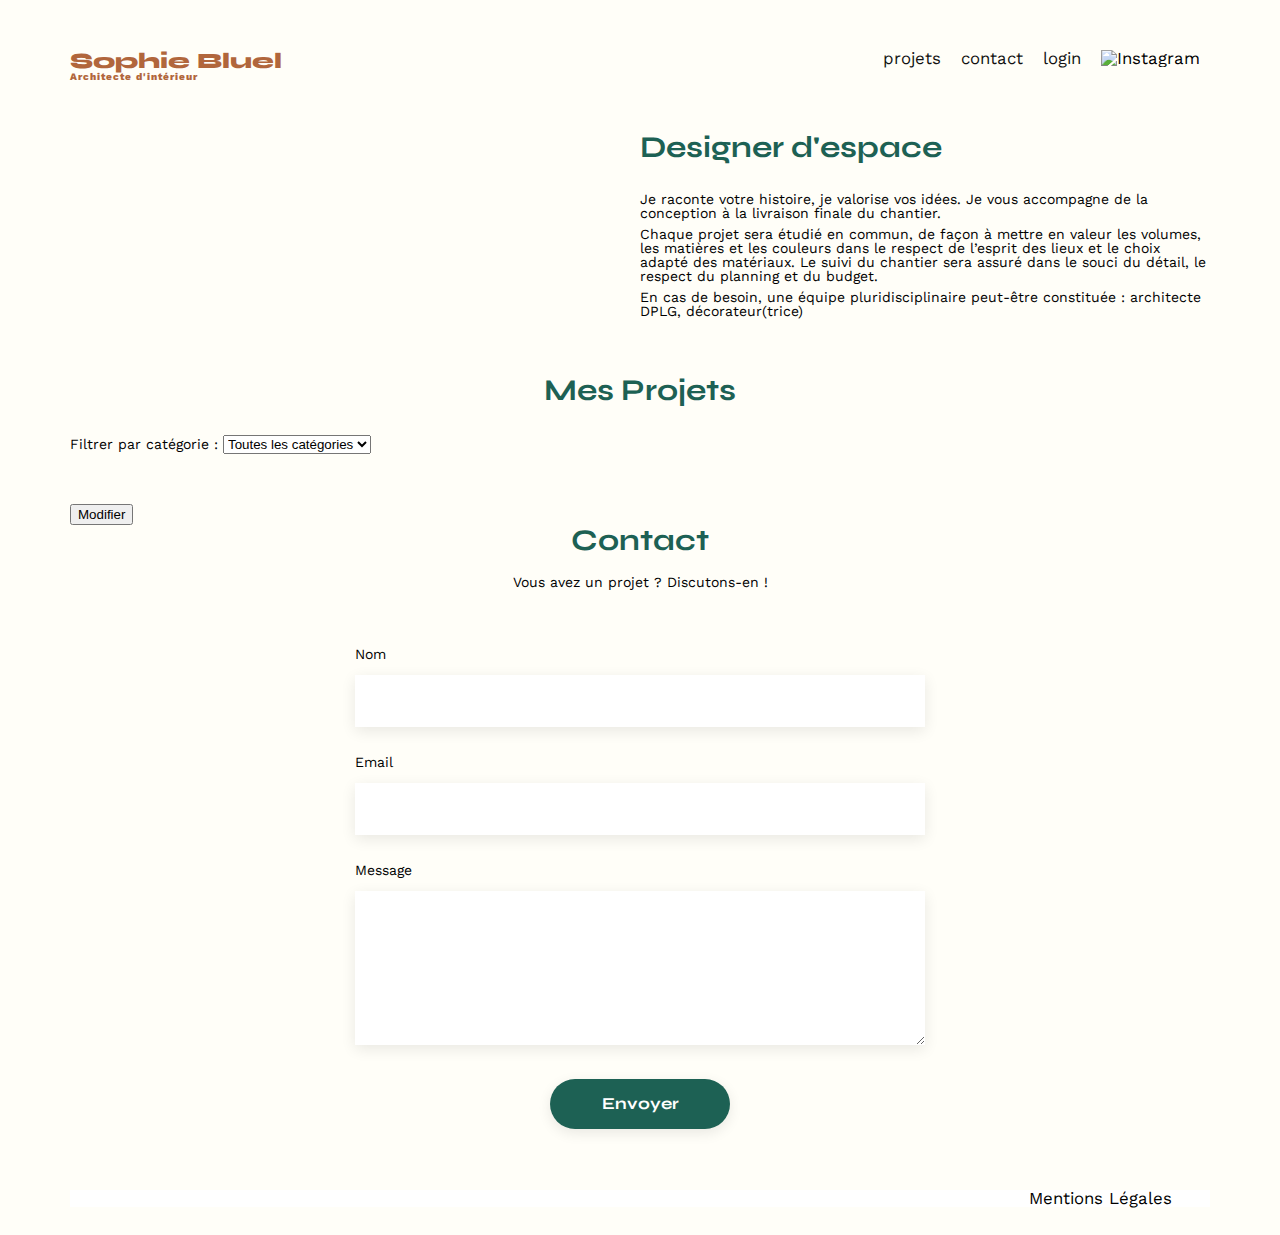
==== FrontEnd/index.html @ 5d867d0d "Premier commit" ====
<!DOCTYPE html>
<html lang="fr">
  <head>
    <meta charset="UTF-8" />
    <title>Sophie Bluel - Architecte d'intérieur</title>
    <meta name="viewport" content="width=device-width, initial-scale=1.0" />
    <link rel="preconnect" href="https://fonts.googleapis.com" />
    <link rel="preconnect" href="https://fonts.gstatic.com" crossorigin />
    <link
      href="https://fonts.googleapis.com/css2?family=Syne:wght@700;800&family=Work+Sans&display=swap"
      rel="stylesheet"
    />
    <meta name="description" content="" />
    <link rel="stylesheet" href="./assets/style.css" />
    <link rel="stylesheet" href="./assets/popup.css" />
    <script src="script.js" defer></script>
    <script src="popup.js" defer></script>
  </head>
  <body>
    <header>
      <h1>Sophie Bluel <span>Architecte d'intérieur</span></h1>
      <nav>
        <ul>
          <li><a href="">projets</a></li>
          <li><a href="#contact">contact</a></li>
          <li><a href="connexion.html">login</a></li>
          <li><img src="./assets/icons/instagram.png" alt="Instagram" /></li>
        </ul>
      </nav>
    </header>
    <main>
      <section id="introduction">
        <figure>
          <img src="./assets/images/sophie-bluel.png" alt="" />
        </figure>
        <article>
          <h2>Designer d'espace</h2>
          <p>
            Je raconte votre histoire, je valorise vos idées. Je vous accompagne
            de la conception à la livraison finale du chantier.
          </p>
          <p>
            Chaque projet sera étudié en commun, de façon à mettre en valeur les
            volumes, les matières et les couleurs dans le respect de l’esprit
            des lieux et le choix adapté des matériaux. Le suivi du chantier
            sera assuré dans le souci du détail, le respect du planning et du
            budget.
          </p>
          <p>
            En cas de besoin, une équipe pluridisciplinaire peut-être constituée
            : architecte DPLG, décorateur(trice)
          </p>
        </article>
      </section>
      <section id="portfolio">
        <h2>Mes Projets</h2>
        <label for="menu-categories">Filtrer par catégorie :</label>
        <select id="menu-categories">
          <option value="">Toutes les catégories</option>
        </select>
        <div class="gallery">
          <div id="galerie"></div>
          <!--------------------------------------------------->
        </div>
      </section>
      <button id="galleryCustom" class="galleryCustomizing">Modifier</button>
      <section id="contact">
        <h2>Contact</h2>
        <p>Vous avez un projet ? Discutons-en !</p>
        <form action="#" method="post">
          <label for="name">Nom</label>
          <input type="text" name="name" id="name" />
          <label for="email">Email</label>
          <input type="email" name="email" id="email" />
          <label for="message">Message</label>
          <textarea name="message" id="message" cols="30" rows="10"></textarea>
          <input type="submit" value="Envoyer" />
        </form>
      </section>
    </main>

    <footer>
      <nav>
        <ul>
          <li>Mentions Légales</li>
        </ul>
      </nav>
    </footer>

    <div class="popupBackground" id="popBackground">
      <div class="popup">
        <!-- 🖼️ Première vue : Galerie -->
        <div class="modalGallery" id="modalGallery">
          <h3>Galerie photo</h3>
          <div id="imageGallery" class="image_Gallery"></div>
          <hr class="fine-line" />
          <div class="addImage">
            <button id="modalButton" class="modal_Button">
              Ajoutez une photo
            </button>
          </div>
        </div>

        <!-- ➕ Deuxième vue : Formulaire d'ajout -->
        <div id="modalAddImage" class="popup" style="display: none">
          <button id="backButton">⬅ Précédent</button>
          <div class="conteneurAjoutImage">
            <h3>Ajout photo</h3>
            <div class="uploadSection">
              <img class="uploadImage" src="assets/images/Rectangle 21.png" />
              <label for="imageUpload" class="custom-file-upload">
                + Ajouter photo
              </label>
              <input type="file" id="imageUpload" accept="image/*" />
            </div>
            <div class="contentImage">
              <div class="titreImage">
                <p>Titre</p>
                <input
                  type="text"
                  id="imageTitle"
                  placeholder="Titre de l’image"
                />
              </div>
              <div class="categorieImage">
                <p>Catégorie</p>
                <select id="imageCategory">
                  <option value="">Sélectionner une catégorie</option>
                  <option value="cat1">Catégorie 1</option>
                  <option value="cat2">Catégorie 2</option>
                </select>
              </div>
              <button id="submitImage">Valider</button>
            </div>
          </div>
        </div>
      </div>
    </div>
  </body>
</html>
---- FrontEnd/assets/style.css ----
/* http://meyerweb.com/eric/tools/css/reset/
   v2.0 | 20110126
   License: none (public domain)
*/

html, body, div, span, applet, object, iframe,
h1, h2, h3, h4, h5, h6, p, blockquote, pre,
a, abbr, acronym, address, big, cite, code,
del, dfn, em, img, ins, kbd, q, s, samp,
small, strike, strong, sub, sup, tt, var,
b, u, i, center,
dl, dt, dd, ol, ul, li,
fieldset, form, label, legend,
table, caption, tbody, tfoot, thead, tr, th, td,
article, aside, canvas, details, embed,
figure, figcaption, footer, header, hgroup,
menu, nav, output, ruby, section, summary,
time, mark, audio, video {
	margin: 0;
	padding: 0;
	border: 0;
	font-size: 100%;
	font: inherit;
	vertical-align: baseline;
}

a {
	text-decoration: none;
	color: #111111;
}

/* HTML5 display-role reset for older browsers */
article, aside, details, figcaption, figure,
footer, header, hgroup, menu, nav, section {
	display: block;
}
body {
	line-height: 1;
	background-color: #FFFEF8;
}
ol, ul {
	list-style: none;
}
blockquote, q {
	quotes: none;
}
blockquote:before, blockquote:after,
q:before, q:after {
	content: '';
	content: none;
}
table {
	border-collapse: collapse;
	border-spacing: 0;
}
/** end reset css**/
body {
	max-width: 1140px;
	margin:auto;
	font-family: 'Work Sans' ;
	font-size: 14px;
}
header {
	display: flex;
	justify-content: space-between;
	margin: 50px 0
}
section {
	margin: 50px 0
}

h1{
	display: flex;
	flex-direction: column;
	font-family: 'Syne';
	font-size: 22px;
	font-weight: 800;
	color: #B1663C
}

h1 > span {
	font-family: 'Work Sans';
	font-size:10px;
	letter-spacing: 0.1em;
;
}

h2{
	font-family: 'Syne';
	font-weight: 700;
	font-size: 30px;
	color: #1D6154
}
nav ul {
	display: flex;
	align-items: center;
	list-style-type: none;

}
nav li {
	padding: 0 10px;
	font-size: 1.2em;
}

li:hover {
	color: #B1663C;
}
#introduction {
	display: flex;
	align-items: center;
}
#introduction figure {
	flex: 1
}
#introduction img {
	display: block;
	margin: auto;
	width: 80%;
}

#introduction article {
	flex: 1
}
#introduction h2 {
	margin-bottom: 1em;
}

#introduction p {
	margin-bottom: 0.5em;
}
#portfolio h2 {
	text-align: center;
	margin-bottom: 1em;
}
.gallery {
	width: 100%;
	display: grid;
	grid-template-columns: 1fr 1fr 1fr;
	grid-column-gap: 20px;
	grid-row-gap: 20px;
}

.gallery img {
	width: 100%;

}
#contact {
	width: 50%;
margin: auto;
}
#contact > * {
	text-align: center;

}
#contact h2{
	margin-bottom: 20px;
}
#contact form {
	text-align: left;
	margin-top:30px;
	display: flex;
	flex-direction: column;
}

#contact input {
	height: 50px;
	font-size: 1.2em;
	border: none;
	box-shadow: 0px 4px 14px rgba(0, 0, 0, 0.09);
}
#contact label {
	margin: 2em 0 1em 0;
}
#contact textarea {
	border: none;
	box-shadow: 0px 4px 14px rgba(0, 0, 0, 0.09);
}

input[type="submit"]{
	font-family: 'Syne';
	font-weight: 700;
	color: white;
	background-color: #1D6154;
	margin : 2em auto ;
	width: 180px;
	text-align: center;
	border-radius: 60px ;
}

footer {
    background-color: white;
}

footer nav ul {
	display: flex;
	justify-content: flex-end;
	margin: 2em
}

.image_Gallery img.delete {
	width: 30px;
    position: absolute;
    margin-left: -30px;
}
---- FrontEnd/assets/popup.css ----
.popupBackground {
    display: none;
    position: fixed;
    top: 0;
    left: 0;
    height: 100%;
    width: 100%;
    background-color: rgba(58, 58, 58, 0.5);
    justify-content: center;
    align-items: center;
    z-index: 1000;
}

.popupBackground.active {
    display: flex;
}

.popup {
    position: relative;
    width: 40%;
    height: 90vh;
    padding: 20px;
    background-color: white;
    border-radius: 10px;
    overflow-y: auto;
}

.modalGallery {
    margin: 60px 100px 60px 100px;
    height: auto;
    
}

.image_Gallery {
    display: grid;
    grid-template-columns: repeat(auto-fit, minmax(100px, 1fr));
    gap: 5px; 
    justify-content: center;
    margin-bottom: 90px;
}


.image_Gallery figure {
    margin: 0;
    text-align: center;
    width: 95%;
    margin: 0 auto;
    
}

.image_Gallery img {
    width: 100%;
    height: auto;
    
}

.image_Gallery figcaption {
    margin-top: 5px;
    font-size: 14px;
    color: #333;
}

.fine-line {
    border-top: 1px solid #000;
    margin: 10px 0;
    width: 100%;
}

.modal_Button {
    margin-top: 50px;
    width: 55%;
    height: 45px;
    background-color: #1D6154;
    text-decoration: none;
    border-radius: 30px;
    border: none;
    color: white;
    font-size: 18px;
    font-family: 'Syne';
    
}

.modalGallery h3 {
    text-align: center;
    font-size: 34px;
    margin-bottom: 80px;
    font-weight: 500;
}

.addImage { 
    display: flex;
    justify-content: center;
}


/*-------------------2 ème vue modale--------------------------*/
.hidden {
    display: none;
  }

  #modalAddImage{
width: auto;
height: 90%;


  }

  #modalAddImage h3 {
    text-align: center;
    font-size: 34px;
    margin-bottom: 80px;
    font-weight: 500;
}

.uploadSection {
    display: flex;
    flex-direction: column;


}

.contentImage {
    width: 100%;
    height: 40%;
    display: flex;
    flex-direction: column;
    justify-content: space-between;
    margin-top: 20px;
}

.conteneurAjoutImage {
    height: 90%;
    margin: 10px 100px 10px 100px;
}

.uploadImage {
position: relative;
}


#imageTitle {
    width: 100%;
}

#imageCategory {
    width: 100%;
}

input[type="file"] {
    display: none; /* Cache l'input natif */
  }
  
  .custom-file-upload {
    padding: 10px 20px;
    background-color: #3498db;
    color: white;
    font-size: 16px;
    font-weight: bold;
    border-radius: 30px;
    cursor: pointer;
    text-align: center;
    position:absolute;
    margin-top: 120px;
    margin-left: 180px;
    
  }
  
  .custom-file-upload:hover {
    background-color: #2980b9;
  }
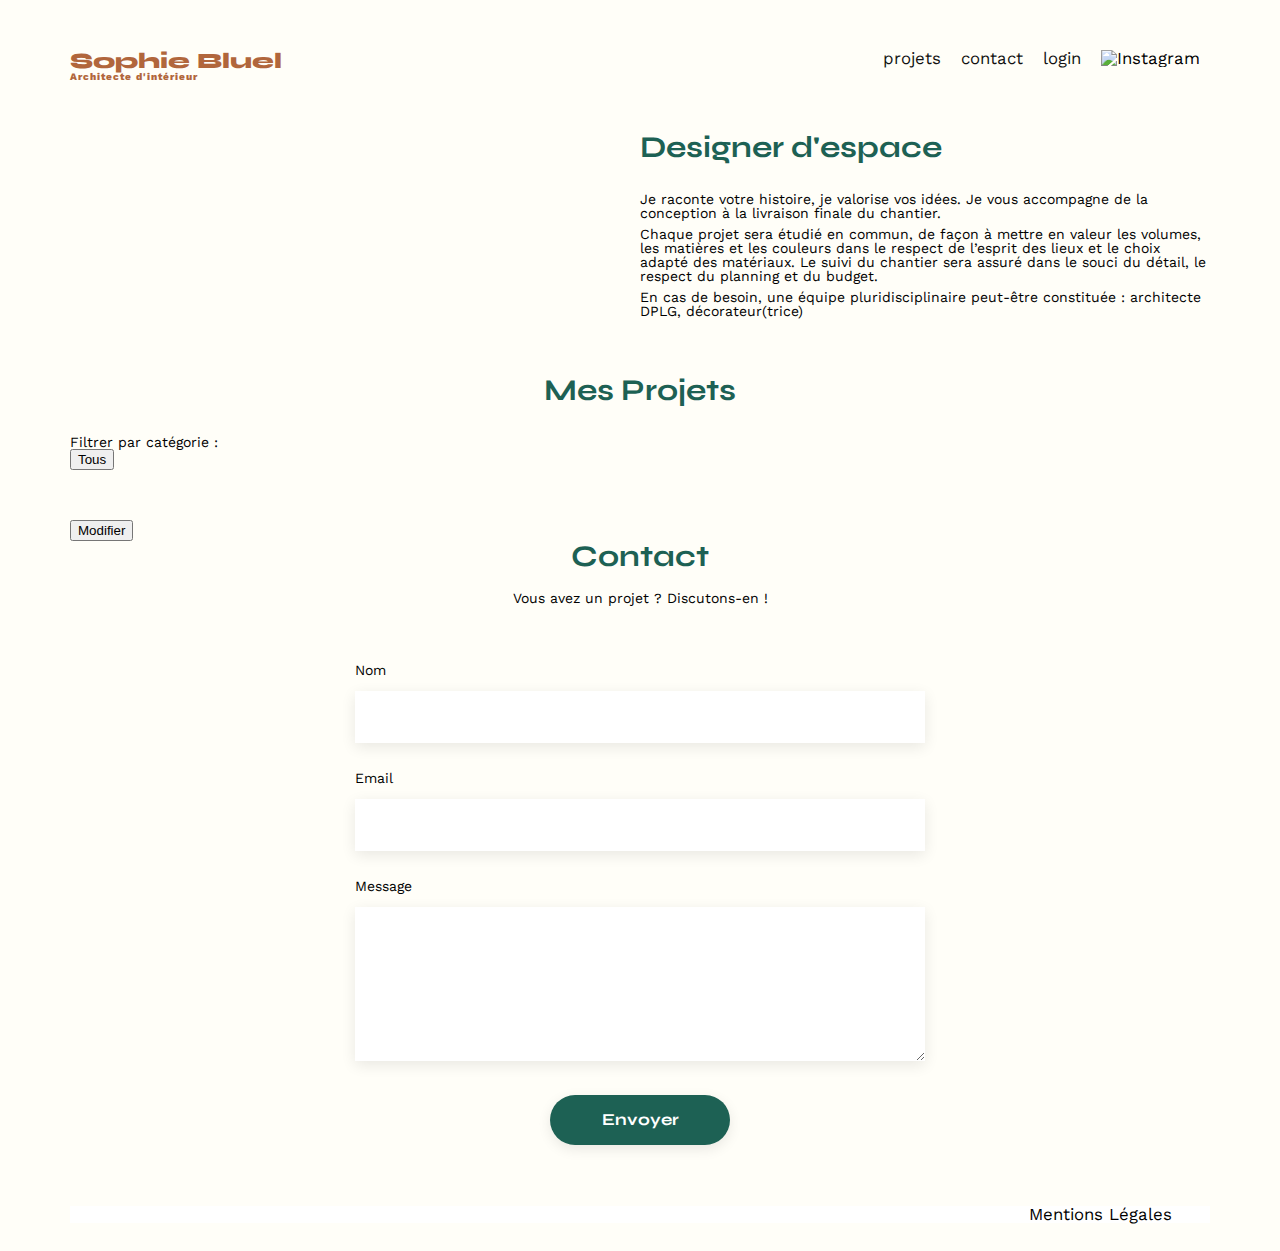
==== commit e298e3ee: "boutons pour les filtres" ====
--- a/FrontEnd/index.html
+++ b/FrontEnd/index.html
@@ -55,9 +55,10 @@
       <section id="portfolio">
         <h2>Mes Projets</h2>
         <label for="menu-categories">Filtrer par catégorie :</label>
-        <select id="menu-categories">
-          <option value="">Toutes les catégories</option>
-        </select>
+
+        <div id="categories-buttons">
+          <button class="category-btn" data-category="">Tous</button>
+        </div>
         <div class="gallery">
           <div id="galerie"></div>
           <!--------------------------------------------------->
@@ -102,38 +103,65 @@
         </div>
 
         <!-- ➕ Deuxième vue : Formulaire d'ajout -->
-        <div id="modalAddImage" class="popup" style="display: none">
-          <button id="backButton">⬅ Précédent</button>
-          <div class="conteneurAjoutImage">
-            <h3>Ajout photo</h3>
-            <div class="uploadSection">
-              <img class="uploadImage" src="assets/images/Rectangle 21.png" />
-              <label for="imageUpload" class="custom-file-upload">
-                + Ajouter photo
-              </label>
-              <input type="file" id="imageUpload" accept="image/*" />
-            </div>
-            <div class="contentImage">
-              <div class="titreImage">
-                <p>Titre</p>
+        <form
+          id="formulaireAjoutProjet"
+          method="post"
+          enctype="multipart/form-data"
+        >
+          <div id="modalAddImage" class="popup" style="display: none">
+            <button id="backButton">
+              <svg
+                xmlns="http://www.w3.org/2000/svg"
+                width="40"
+                height="40"
+                fill="none"
+                stroke="currentColor"
+                stroke-width="2"
+                stroke-linecap="round"
+                viewBox="0 0 24 24"
+                class="feather feather-arrow-left"
+              >
+                <path d="M19 12H5"></path>
+                <path d="M12 19l-7-7 7-7"></path>
+              </svg>
+            </button>
+            <div class="conteneurAjoutImage">
+              <h3>Ajout photo</h3>
+              <div class="uploadSection">
+                <img
+                  id="downloadPicture"
+                  class="uploadImage"
+                  src="assets/images/Rectangle 21.png"
+                />
+                <label for="imageUpload" class="custom-file-upload">
+                  + Ajouter photo
+                </label>
                 <input
-                  type="text"
-                  id="imageTitle"
-                  placeholder="Titre de l’image"
+                  type="file"
+                  id="imageUpload"
+                  accept="image/*"
+                  name="imageUrl"
                 />
               </div>
-              <div class="categorieImage">
-                <p>Catégorie</p>
-                <select id="imageCategory">
-                  <option value="">Sélectionner une catégorie</option>
-                  <option value="cat1">Catégorie 1</option>
-                  <option value="cat2">Catégorie 2</option>
-                </select>
+              <div class="contentImage">
+                <div class="titreImage">
+                  <p>Titre</p>
+                  <input type="text" id="imageTitle" name="title" />
+                </div>
+                <div class="categorieImage">
+                  <p>Catégorie</p>
+                  <select id="imageCategory" name="categoryId">
+                    <option value=""></option>
+                  </select>
+                </div>
+                <hr class="fine-line" />
+                <div class="boutonDeValidation">
+                  <button id="submitImage">Valider</button>
+                </div>
               </div>
-              <button id="submitImage">Valider</button>
             </div>
           </div>
-        </div>
+        </form>
       </div>
     </div>
   </body>
--- a/FrontEnd/assets/popup.css
+++ b/FrontEnd/assets/popup.css
@@ -98,9 +98,13 @@
     display: none;
   }
 
+  #backButton {
+    border: none;
+  }
+
   #modalAddImage{
 width: auto;
-height: 90%;
+height: 95%;
 
 
   }
@@ -129,17 +133,24 @@
 }
 
 .conteneurAjoutImage {
-    height: 90%;
-    margin: 10px 100px 10px 100px;
+    height: 80%;
+    margin: 50px 100px 10px 100px;
+
 }
 
 .uploadImage {
 position: relative;
 }
 
-
+.titreImage {
+    margin-top: 20px;
+}
 #imageTitle {
     width: 100%;
+}
+
+.categorieImage {
+    margin-top: 20px;
 }
 
 #imageCategory {
@@ -168,4 +179,54 @@
   .custom-file-upload:hover {
     background-color: #2980b9;
   }
-  +  
+  .contentImage input {
+    height: 50px;
+    border: none;
+    box-shadow: -10px 10px 25px rgba(0, 0, 0, 0.2); 
+  }
+
+
+  .boutonDeValidation {
+    display: flex; 
+    justify-content: center; 
+    align-items: center; 
+    margin-top: 50px; 
+  }
+
+#submitImage {
+    width: 55%; 
+    height: 45px; 
+    background-color: #1D6154; 
+    text-decoration: none;
+    border-radius: 30px; 
+    border: none;
+    color: white; 
+    font-size: 18px;
+    font-family: 'Syne'; 
+    cursor: pointer;
+  }
+  
+  #submitImage:hover {
+    background-color: #155e4d; 
+  }
+
+  #imageCategory {
+    width: 100%;  
+    height: 50px;
+    border: none;
+    box-shadow: -10px 10px 25px rgba(0, 0, 0, 0.2); 
+    font-size: 18px;  
+    padding: 10px 20px;  
+    background-color: #fff;  
+    
+  }
+  
+  #imageCategory option {
+    font-family: 'Syne';
+    font-size: 18px;
+  }
+
+  .contentImage hr {
+    margin-top: 80px;
+  }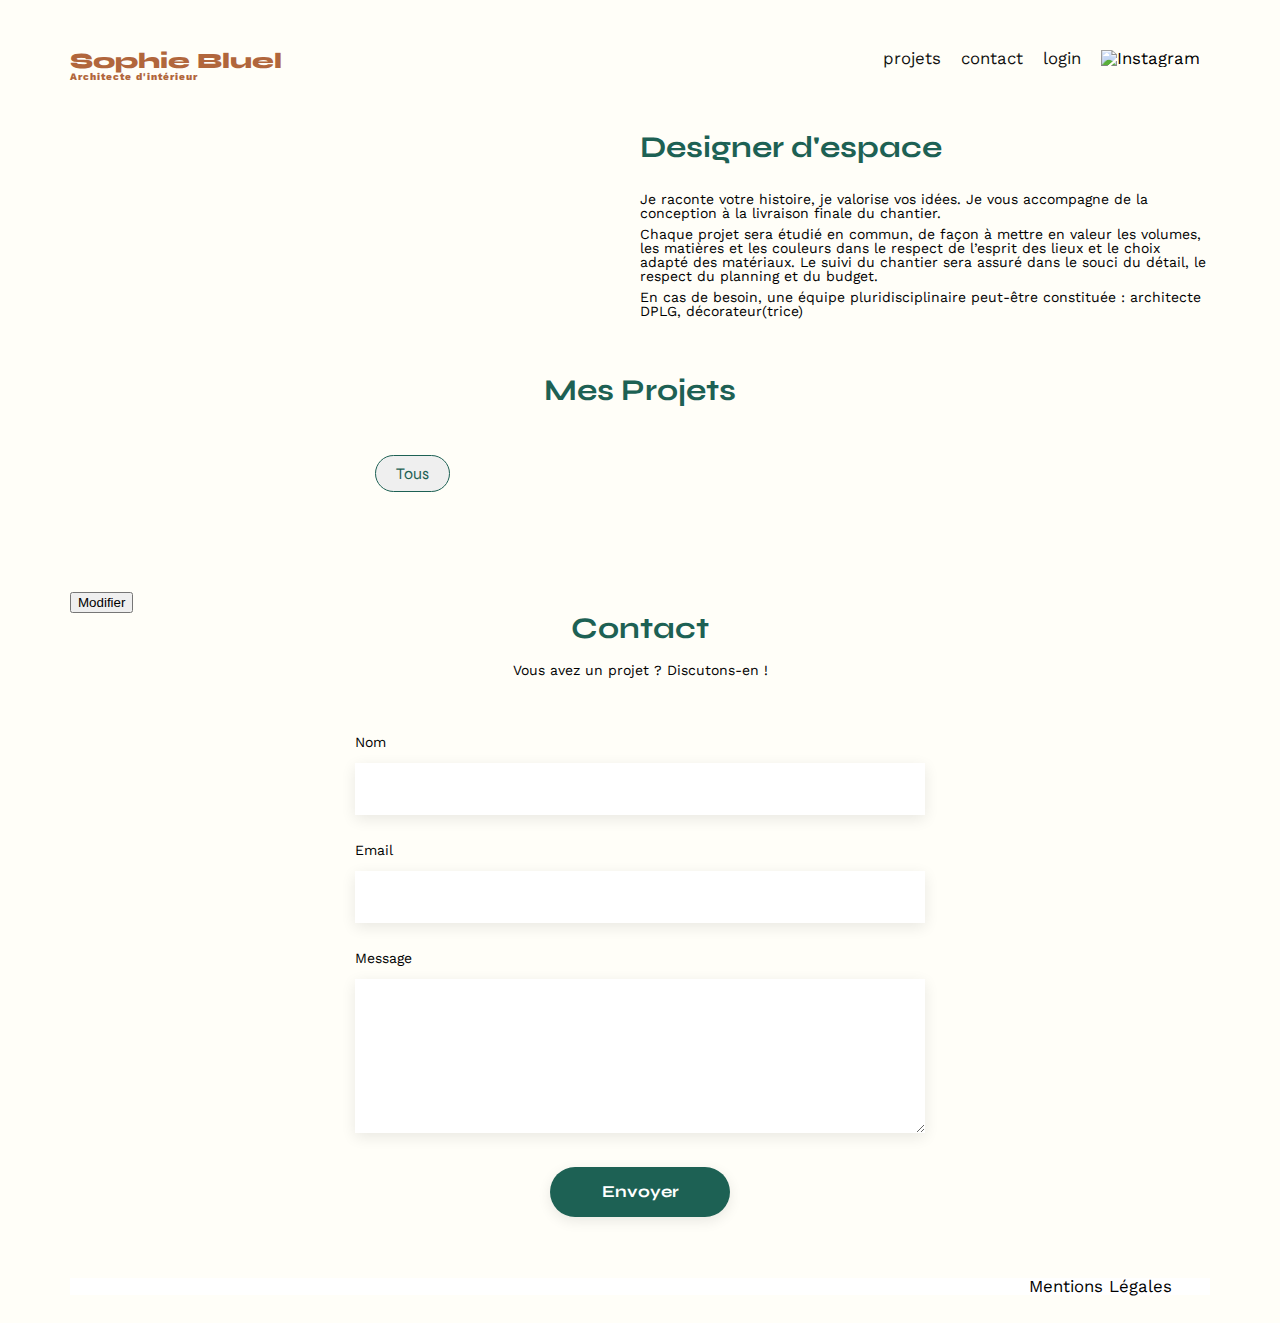
==== commit 33a9b241: "style des boutons" ====
--- a/FrontEnd/index.html
+++ b/FrontEnd/index.html
@@ -54,7 +54,7 @@
       </section>
       <section id="portfolio">
         <h2>Mes Projets</h2>
-        <label for="menu-categories">Filtrer par catégorie :</label>
+        <label for="menu-categories"></label>
 
         <div id="categories-buttons">
           <button class="category-btn" data-category="">Tous</button>
--- a/FrontEnd/assets/style.css
+++ b/FrontEnd/assets/style.css
@@ -202,3 +202,33 @@
     position: absolute;
     margin-left: -30px;
 }
+
+#categories-buttons {
+	display: flex;
+	width: 50%;
+	margin: auto;
+	margin-bottom: 50px;
+	margin-top: 50px;
+}
+.category-btn {
+    padding: 0 20px;
+    height: 37px;
+	margin-left: 20px;
+    text-decoration: none;
+    border-radius: 30px;
+    border: 1px solid #1D6154;
+    color: #1D6154;
+    font-size: 16px;
+    font-family: 'Syne';
+    cursor: pointer;
+    display: inline-block;
+    text-align: center;
+    white-space: nowrap;
+    transition: background-color 0.3s, color 0.3s; /* Ajoute une transition douce */
+}
+
+.category-btn:hover {
+    background-color: #1D6154;
+    color: white;
+}
+
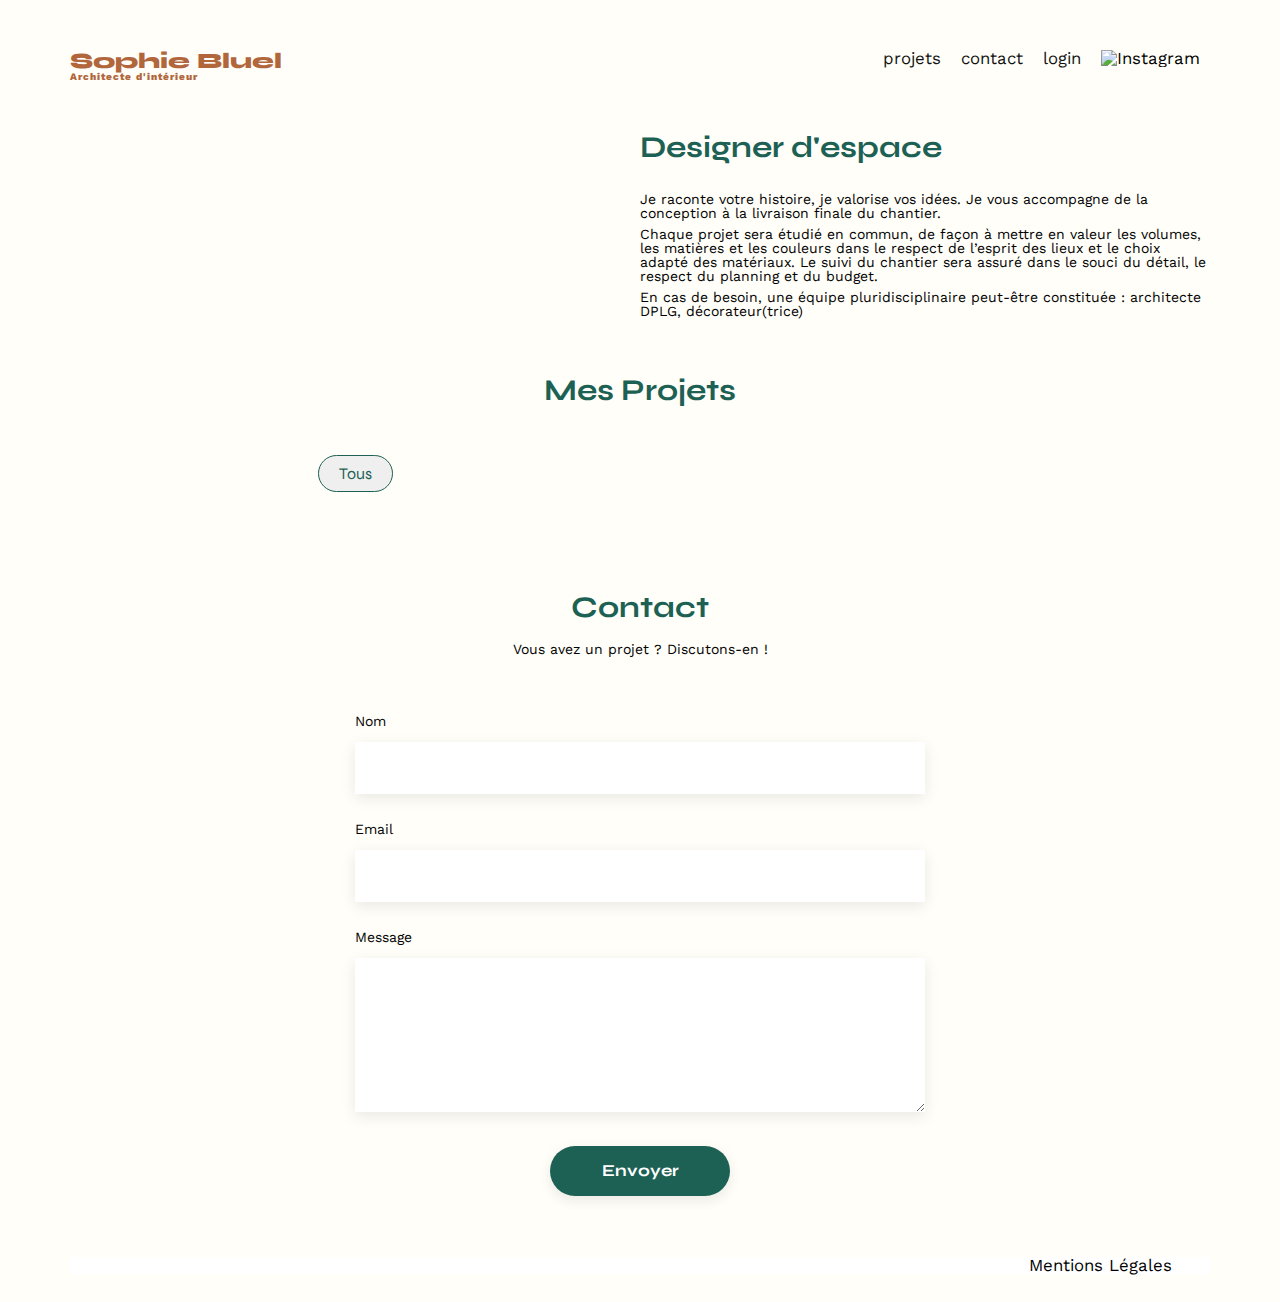
==== commit 837354d7: "cacher les boutons lors de la connexion" ====
--- a/FrontEnd/index.html
+++ b/FrontEnd/index.html
@@ -54,6 +54,7 @@
       </section>
       <section id="portfolio">
         <h2>Mes Projets</h2>
+        <button id="galleryCustom" class="galleryCustomizing">Modifier</button>
         <label for="menu-categories"></label>
 
         <div id="categories-buttons">
@@ -64,7 +65,7 @@
           <!--------------------------------------------------->
         </div>
       </section>
-      <button id="galleryCustom" class="galleryCustomizing">Modifier</button>
+
       <section id="contact">
         <h2>Contact</h2>
         <p>Vous avez un projet ? Discutons-en !</p>
--- a/FrontEnd/assets/style.css
+++ b/FrontEnd/assets/style.css
@@ -205,7 +205,7 @@
 
 #categories-buttons {
 	display: flex;
-	width: 50%;
+	width: 60%;
 	margin: auto;
 	margin-bottom: 50px;
 	margin-top: 50px;
@@ -232,3 +232,6 @@
     color: white;
 }
 
+#galleryCustom {
+	display: none;
+  }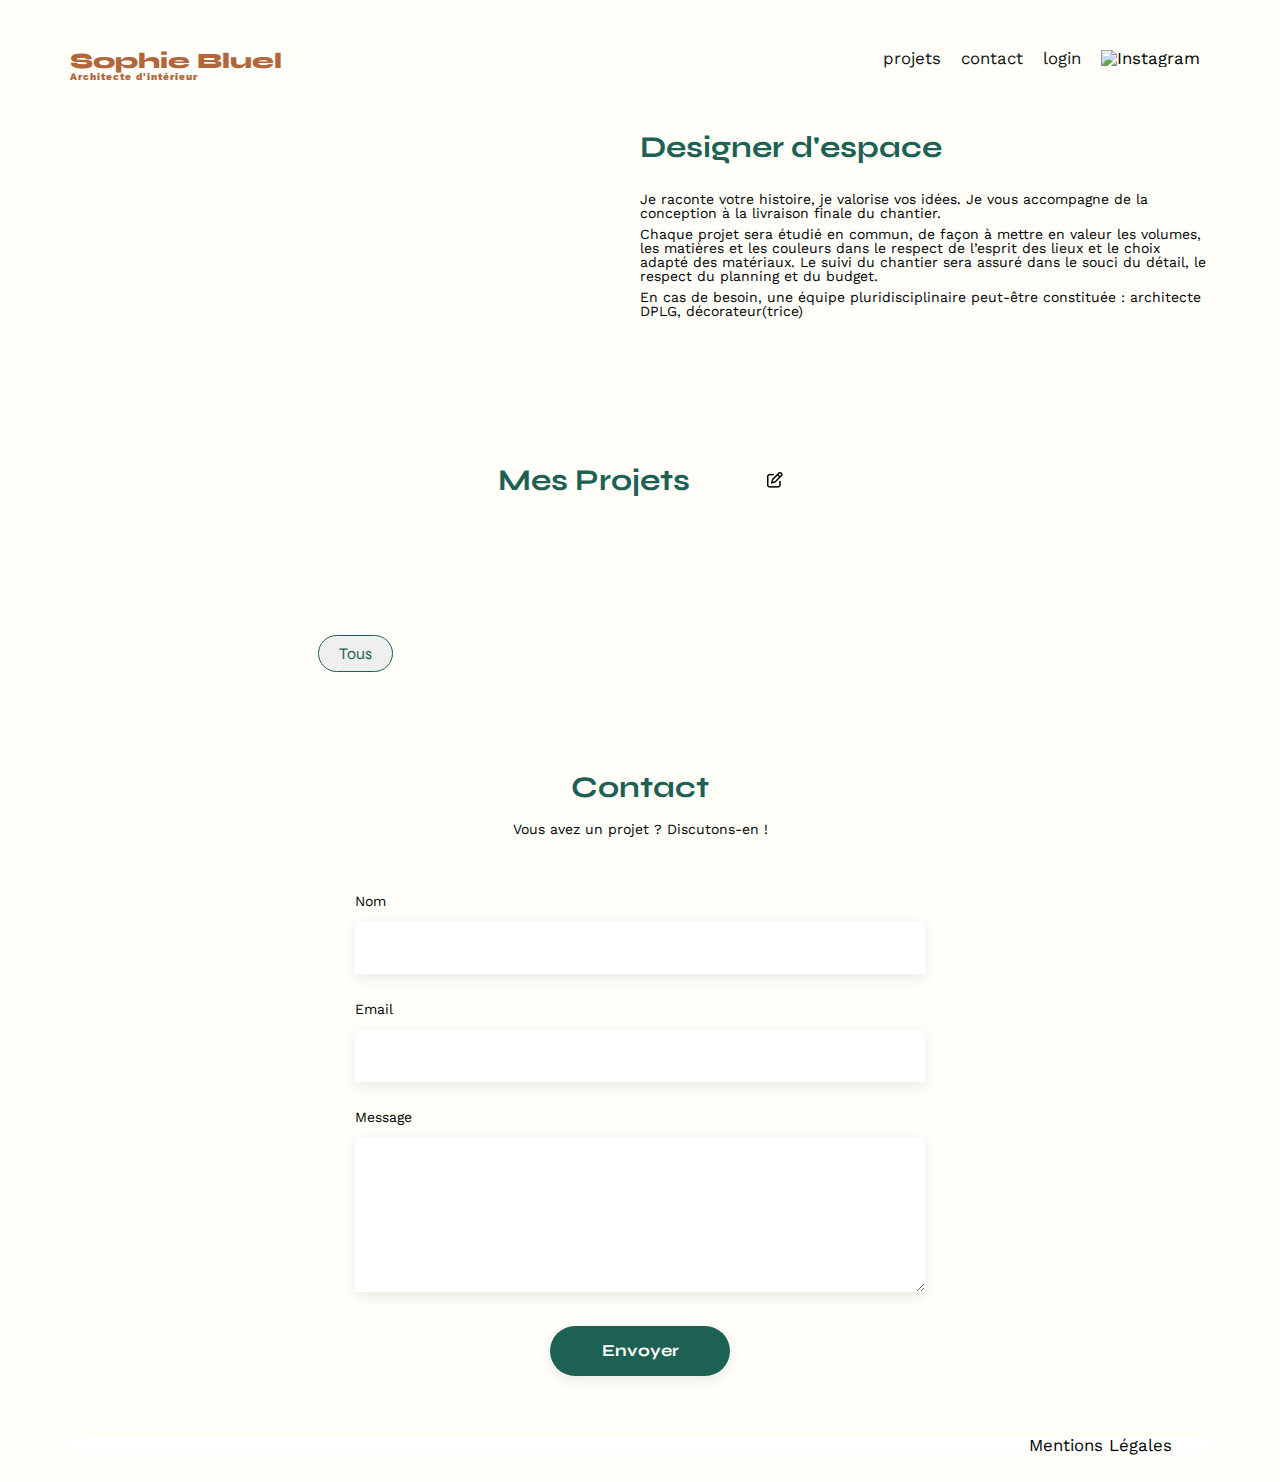
==== commit 3aa7c2bd: "corrections margin du site" ====
--- a/FrontEnd/index.html
+++ b/FrontEnd/index.html
@@ -53,8 +53,13 @@
         </article>
       </section>
       <section id="portfolio">
-        <h2>Mes Projets</h2>
-        <button id="galleryCustom" class="galleryCustomizing">Modifier</button>
+        <div class="portfolio-header">
+          <h2>Mes Projets</h2>
+          <img src="assets/icons/crayon.png" alt="icon_crayon" />
+          <button id="galleryCustom" class="galleryCustomizing">
+            Modifier
+          </button>
+        </div>
         <label for="menu-categories"></label>
 
         <div id="categories-buttons">
--- a/FrontEnd/assets/style.css
+++ b/FrontEnd/assets/style.css
@@ -200,7 +200,8 @@
 .image_Gallery img.delete {
 	width: 30px;
     position: absolute;
-    margin-left: -30px;
+    margin-left: -35px;
+	margin-top: 5px;
 }
 
 #categories-buttons {
@@ -234,4 +235,37 @@
 
 #galleryCustom {
 	display: none;
-  }+	border: none;       
+    background: none;   
+    padding: 0;         
+    color: inherit;     
+    font: inherit;      
+    cursor: pointer;    
+  }
+
+#portfolio {
+    display: flex;
+    flex-direction: column;
+	
+}
+
+
+
+#portfolio h2 {
+    margin: 0;
+}
+
+#galleryCustom {
+   
+    display: block; /* Assure qu'il prenne bien sa place */
+}
+
+.portfolio-header {
+	display: flex;
+	justify-content: space-between;
+	margin: 0 auto;
+    align-items: center;
+    width: 25%;
+	margin-top: 90px;
+	margin-bottom: 90px;
+}--- a/FrontEnd/assets/popup.css
+++ b/FrontEnd/assets/popup.css
@@ -1,232 +1,227 @@
 .popupBackground {
-    display: none;
-    position: fixed;
-    top: 0;
-    left: 0;
-    height: 100%;
-    width: 100%;
-    background-color: rgba(58, 58, 58, 0.5);
-    justify-content: center;
-    align-items: center;
-    z-index: 1000;
+  display: none;
+  position: fixed;
+  top: 0;
+  left: 0;
+  height: 100%;
+  width: 100%;
+  background-color: rgba(58, 58, 58, 0.5);
+  justify-content: center;
+  align-items: center;
+  z-index: 1000;
 }
 
 .popupBackground.active {
-    display: flex;
+  display: flex;
 }
 
 .popup {
-    position: relative;
-    width: 40%;
-    height: 90vh;
-    padding: 20px;
-    background-color: white;
-    border-radius: 10px;
-    overflow-y: auto;
+  position: relative;
+  width: 40%;
+  height: 90vh;
+  padding: 20px;
+  background-color: white;
+  border-radius: 10px;
+  overflow-y: auto;
 }
 
 .modalGallery {
-    margin: 60px 100px 60px 100px;
-    height: auto;
-    
+  margin: 60px 100px 60px 100px;
+  height: auto;
 }
 
 .image_Gallery {
-    display: grid;
-    grid-template-columns: repeat(auto-fit, minmax(100px, 1fr));
-    gap: 5px; 
-    justify-content: center;
-    margin-bottom: 90px;
-}
-
+  display: grid;
+  grid-template-columns: repeat(auto-fit, minmax(100px, 1fr));
+  gap: 5px; 
+  justify-content: center;
+  margin-bottom: 90px;
+}
 
 .image_Gallery figure {
-    margin: 0;
-    text-align: center;
-    width: 95%;
-    margin: 0 auto;
-    
+  margin: 0;
+  text-align: center;
+  width: 95%;
+  margin: 0 auto;
 }
 
 .image_Gallery img {
-    width: 100%;
-    height: auto;
-    
+  width: 100%;
+  height: auto;
 }
 
 .image_Gallery figcaption {
-    margin-top: 5px;
-    font-size: 14px;
-    color: #333;
+  margin-top: 5px;
+  font-size: 14px;
+  color: #333;
 }
 
 .fine-line {
-    border-top: 1px solid #000;
-    margin: 10px 0;
-    width: 100%;
+  border-top: 1px solid #000;
+  margin: 10px 0;
+  width: 100%;
 }
 
 .modal_Button {
-    margin-top: 50px;
-    width: 55%;
-    height: 45px;
-    background-color: #1D6154;
-    text-decoration: none;
-    border-radius: 30px;
-    border: none;
-    color: white;
-    font-size: 18px;
-    font-family: 'Syne';
-    
+  margin-top: 50px;
+  width: 55%;
+  height: 45px;
+  background-color: #1D6154;
+  text-decoration: none;
+  border-radius: 30px;
+  border: none;
+  color: white;
+  font-size: 18px;
+  font-family: 'Syne';
 }
 
 .modalGallery h3 {
-    text-align: center;
-    font-size: 34px;
-    margin-bottom: 80px;
-    font-weight: 500;
+  text-align: center;
+  font-size: 34px;
+  margin-bottom: 80px;
+  font-weight: 500;
 }
 
 .addImage { 
-    display: flex;
-    justify-content: center;
-}
-
-
-/*-------------------2 ème vue modale--------------------------*/
+  display: flex;
+  justify-content: center;
+}
+
 .hidden {
-    display: none;
-  }
-
-  #backButton {
-    border: none;
-  }
-
-  #modalAddImage{
-width: auto;
-height: 95%;
-
-
-  }
-
-  #modalAddImage h3 {
-    text-align: center;
-    font-size: 34px;
-    margin-bottom: 80px;
-    font-weight: 500;
+  display: none;
+}
+
+#backButton {
+  border: none;
+}
+
+#modalAddImage {
+  width: auto;
+  height: 95%;
+}
+
+#modalAddImage h3 {
+  text-align: center;
+  font-size: 34px;
+  margin-bottom: 80px;
+  font-weight: 500;
 }
 
 .uploadSection {
-    display: flex;
-    flex-direction: column;
-
-
+  display: flex;
+  flex-direction: column;
+  align-items: center;
+  justify-content: center;
+  height: 200px;
+  position: relative;
+  background-color: #E8F1F6;
+  border-radius: 3px;
+}
+
+.uploadImage {
+  max-width: 100%;
+  max-height: 100%;
+  object-fit: contain;
 }
 
 .contentImage {
-    width: 100%;
-    height: 40%;
-    display: flex;
-    flex-direction: column;
-    justify-content: space-between;
-    margin-top: 20px;
+  width: 100%;
+  height: 40%;
+  display: flex;
+  flex-direction: column;
+  justify-content: space-between;
+  margin-top: 20px;
 }
 
 .conteneurAjoutImage {
-    height: 80%;
-    margin: 50px 100px 10px 100px;
-
-}
-
-.uploadImage {
-position: relative;
+  height: 80%;
+  margin: 50px 100px 10px 100px;
 }
 
 .titreImage {
-    margin-top: 20px;
-}
+  margin-top: 20px;
+}
+
 #imageTitle {
-    width: 100%;
+  width: 100%;
 }
 
 .categorieImage {
-    margin-top: 20px;
+  margin-top: 20px;
 }
 
 #imageCategory {
-    width: 100%;
+  width: 100%;
 }
 
 input[type="file"] {
-    display: none; /* Cache l'input natif */
-  }
-  
-  .custom-file-upload {
-    padding: 10px 20px;
-    background-color: #3498db;
-    color: white;
-    font-size: 16px;
-    font-weight: bold;
-    border-radius: 30px;
-    cursor: pointer;
-    text-align: center;
-    position:absolute;
-    margin-top: 120px;
-    margin-left: 180px;
-    
-  }
-  
-  .custom-file-upload:hover {
-    background-color: #2980b9;
-  }
-  
-  .contentImage input {
-    height: 50px;
-    border: none;
-    box-shadow: -10px 10px 25px rgba(0, 0, 0, 0.2); 
-  }
-
-
-  .boutonDeValidation {
-    display: flex; 
-    justify-content: center; 
-    align-items: center; 
-    margin-top: 50px; 
-  }
+  display: none;
+}
+
+.custom-file-upload {
+  padding: 10px 20px;
+  background-color: #CBD6DC;
+  color: #306685;
+  font-size: 14px;
+  font-weight: 500;
+  border-radius: 50px;
+  cursor: pointer;
+  text-align: center;
+  position: absolute;
+  top: 50%;
+  left: 50%;
+  transform: translate(-50%, -50%);
+}
+
+.custom-file-upload:hover {
+  background-color: #B9C6CC;
+}
+
+.contentImage input {
+  height: 50px;
+  border: none;
+  box-shadow: 0px 4px 14px rgba(0, 0, 0, 0.09);
+}
+
+.boutonDeValidation {
+  display: flex; 
+  justify-content: center; 
+  align-items: center; 
+  margin-top: 50px; 
+}
 
 #submitImage {
-    width: 55%; 
-    height: 45px; 
-    background-color: #1D6154; 
-    text-decoration: none;
-    border-radius: 30px; 
-    border: none;
-    color: white; 
-    font-size: 18px;
-    font-family: 'Syne'; 
-    cursor: pointer;
-  }
-  
-  #submitImage:hover {
-    background-color: #155e4d; 
-  }
-
-  #imageCategory {
-    width: 100%;  
-    height: 50px;
-    border: none;
-    box-shadow: -10px 10px 25px rgba(0, 0, 0, 0.2); 
-    font-size: 18px;  
-    padding: 10px 20px;  
-    background-color: #fff;  
-    
-  }
-  
-  #imageCategory option {
-    font-family: 'Syne';
-    font-size: 18px;
-  }
-
-  .contentImage hr {
-    margin-top: 80px;
-  }+  width: 55%; 
+  height: 45px; 
+  background-color: #A7A7A7; 
+  text-decoration: none;
+  border-radius: 60px; 
+  border: none;
+  color: white; 
+  font-size: 14px;
+  font-family: 'Syne'; 
+  cursor: pointer;
+}
+
+#submitImage:hover {
+  background-color: #1D6154; 
+}
+
+#imageCategory {
+  width: 100%;  
+  height: 50px;
+  border: none;
+  box-shadow: 0px 4px 14px rgba(0, 0, 0, 0.09);
+  font-size: 14px;  
+  padding: 10px 20px;  
+  background-color: #fff;  
+}
+
+#imageCategory option {
+  font-family: 'Work Sans';
+  font-size: 14px;
+}
+
+.contentImage hr {
+  margin-top: 80px;
+}
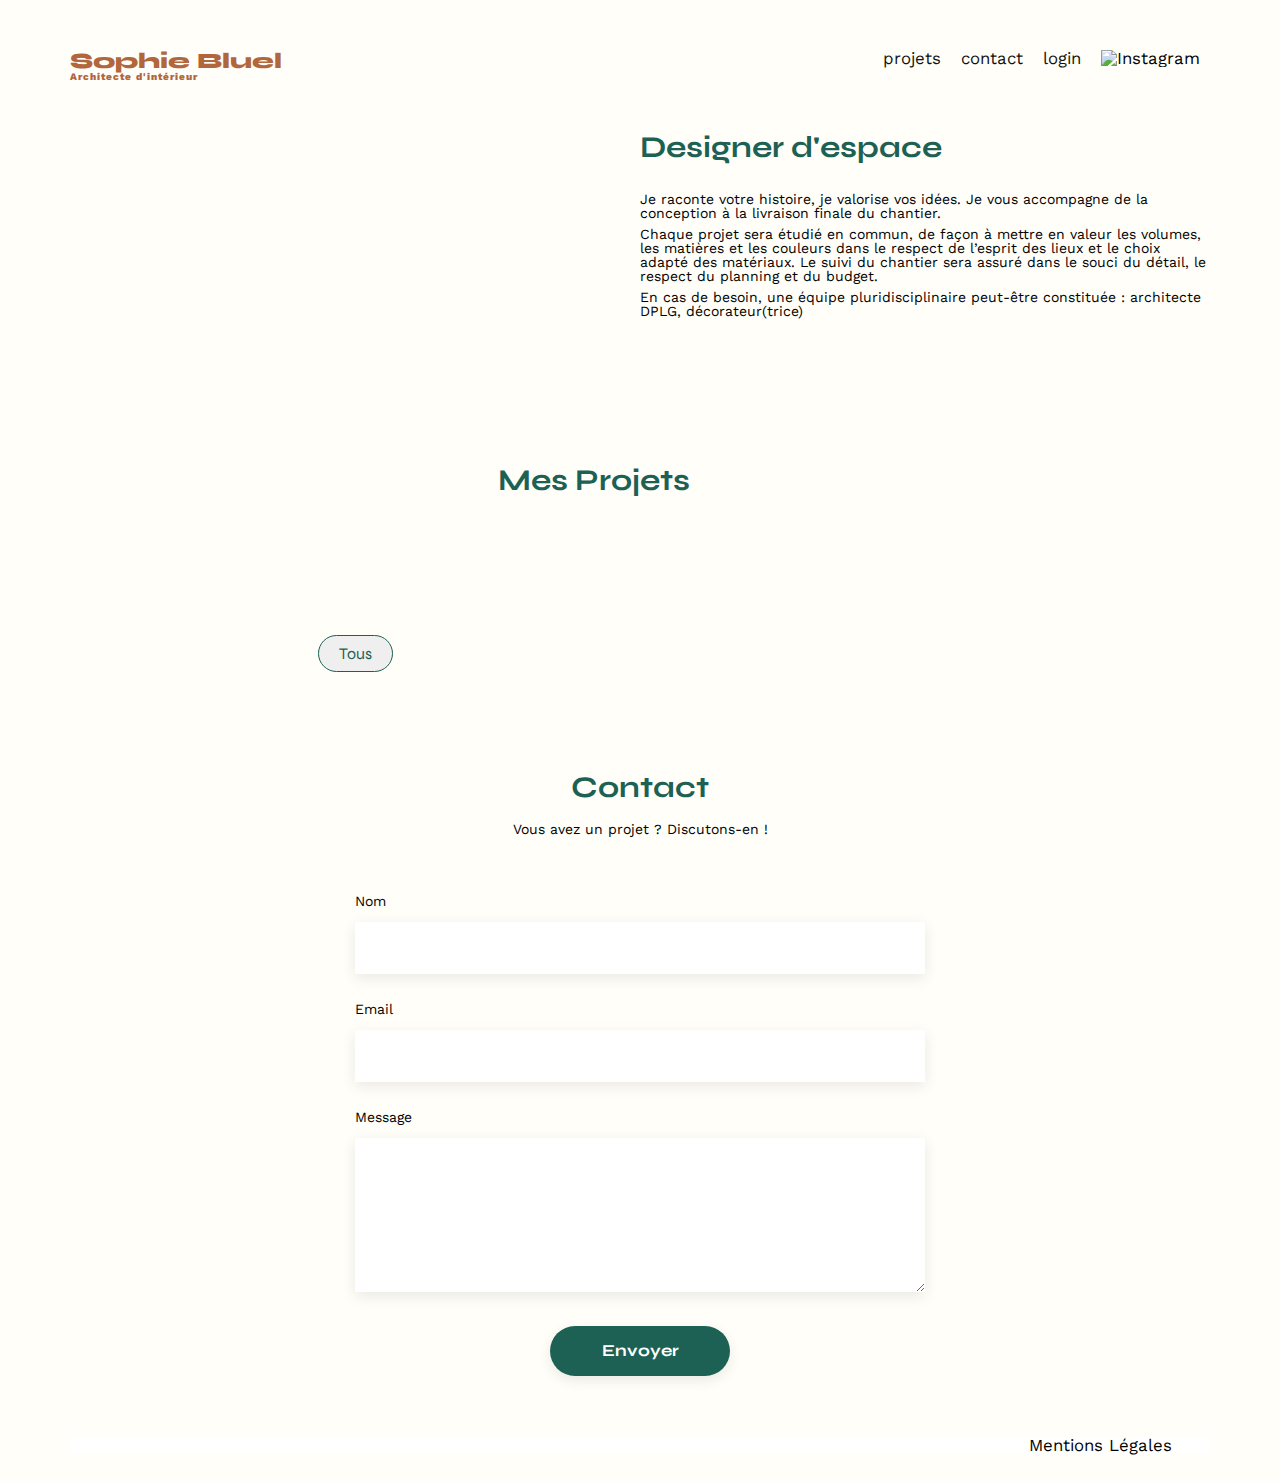
==== commit bb74bf26: "cacher icone modifier" ====
--- a/FrontEnd/index.html
+++ b/FrontEnd/index.html
@@ -55,7 +55,11 @@
       <section id="portfolio">
         <div class="portfolio-header">
           <h2>Mes Projets</h2>
-          <img src="assets/icons/crayon.png" alt="icon_crayon" />
+          <img
+            src="assets/icons/crayon.png"
+            alt="icon_crayon"
+            id="iconCrayon"
+          />
           <button id="galleryCustom" class="galleryCustomizing">
             Modifier
           </button>
